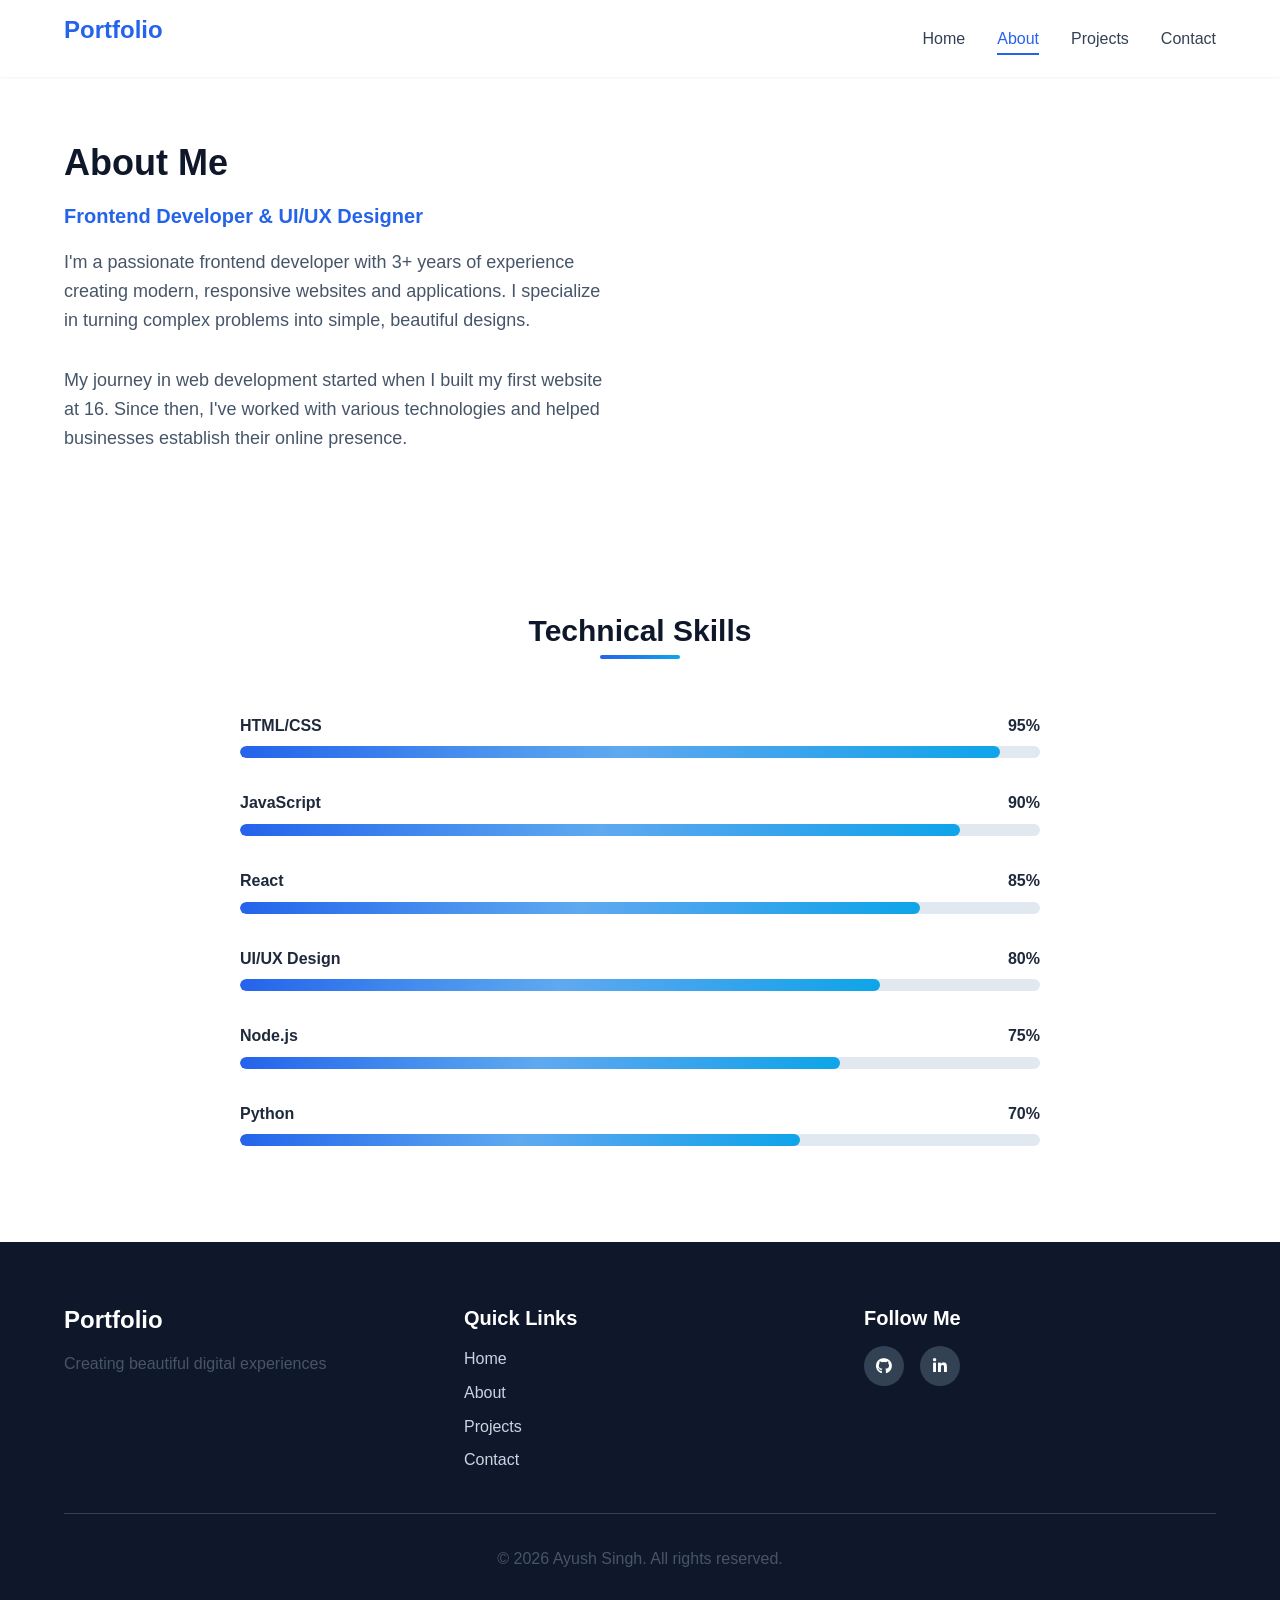
==== about.html @ 6c33f7fe "About Added" ====
<!DOCTYPE html>
<html lang="en">
<head>
    <meta charset="UTF-8">
    <meta name="viewport" content="width=device-width, initial-scale=1.0">
    <title>Personal Portfolio</title>
    <link rel="stylesheet" href="styles.css">
    <link rel="stylesheet" href="https://cdnjs.cloudflare.com/ajax/libs/font-awesome/6.4.0/css/all.min.css">
</head>
<body>
    <!-- Sticky Navbar -->
    <nav class="navbar">
        <div class="nav-container">
            <div class="logo">
                <h2>Portfolio</h2>
            </div>
            <ul class="nav-menu">
                <li><a href="index.html" class="nav-link">Home</a></li>
                <li><a href="about.html" class="nav-link active">About</a></li>
                <li><a href="projects.html" class="nav-link">Projects</a></li>
                <li><a href="contact.html" class="nav-link">Contact</a></li>
            </ul>
            <div class="hamburger">
                <span class="bar"></span>
                <span class="bar"></span>
                <span class="bar"></span>
            </div>
        </div>
    </nav>

    <!-- About Hero Section -->
    <section class="about-hero">
        <div class="container">
            <div class="about-content">
                <div class="about-text">
                    <h1>About Me</h1>
                    <p class="about-subtitle">Frontend Developer & UI/UX Designer</p>
                    <p class="about-description">I'm a passionate frontend developer with 3+ years of experience creating modern, responsive websites and applications. I specialize in turning complex problems into simple, beautiful designs.</p>
                    <p class="about-description">My journey in web development started when I built my first website at 16. Since then, I've worked with various technologies and helped businesses establish their online presence.</p>
                    
                </div>
            </div>
        </div>
    </section>

    

    <!-- Skills Progress Bars -->
    <section class="skills-progress">
        <div class="container">
            <h2 class="section-title">Technical Skills</h2>
            <div class="skills-container">
                <div class="skill-progress">
                    <div class="skill-info">
                        <span>HTML/CSS</span>
                        <span>95%</span>
                    </div>
                    <div class="progress-bar">
                        <div class="progress-fill" style="width: 95%"></div>
                    </div>
                </div>
                <div class="skill-progress">
                    <div class="skill-info">
                        <span>JavaScript</span>
                        <span>90%</span>
                    </div>
                    <div class="progress-bar">
                        <div class="progress-fill" style="width: 90%"></div>
                    </div>
                </div>
                <div class="skill-progress">
                    <div class="skill-info">
                        <span>React</span>
                        <span>85%</span>
                    </div>
                    <div class="progress-bar">
                        <div class="progress-fill" style="width: 85%"></div>
                    </div>
                </div>
                <div class="skill-progress">
                    <div class="skill-info">
                        <span>UI/UX Design</span>
                        <span>80%</span>
                    </div>
                    <div class="progress-bar">
                        <div class="progress-fill" style="width: 80%"></div>
                    </div>
                </div>
                <div class="skill-progress">
                    <div class="skill-info">
                        <span>Node.js</span>
                        <span>75%</span>
                    </div>
                    <div class="progress-bar">
                        <div class="progress-fill" style="width: 75%"></div>
                    </div>
                </div>
                <div class="skill-progress">
                    <div class="skill-info">
                        <span>Python</span>
                        <span>70%</span>
                    </div>
                    <div class="progress-bar">
                        <div class="progress-fill" style="width: 70%"></div>
                    </div>
                </div>
            </div>
        </div>
    </section>

    

    <!-- Footer -->
    <footer class="footer">
        <div class="container">
            <div class="footer-content">
                <div class="footer-section">
                    <h3>Portfolio</h3>
                    <p>Creating beautiful digital experiences</p>
                </div>
                <div class="footer-section">
                    <h4>Quick Links</h4>
                    <ul>
                        <li><a href="index.html">Home</a></li>
                        <li><a href="about.html">About</a></li>
                        <li><a href="projects.html">Projects</a></li>
                        <li><a href="contact.html">Contact</a></li>
                    </ul>
                </div>
                <div class="footer-section">
                    <h4>Follow Me</h4>
                    <div class="social-icons">
                        <a href="https://github.com/ayushsingh-01" aria-label="GitHub"><i class="fab fa-github"></i></a>
                        <a href="https://www.linkedin.com/in/ayushsingh01/" aria-label="LinkedIn"><i class="fab fa-linkedin-in"></i></a>
                    </div>
                </div>
            </div>
            <div class="footer-bottom">
                <p>&copy; 2026 Ayush Singh. All rights reserved.</p>
        </div>
    </footer>

    <script src="script.js"></script>
</body>
</html>
---- styles.css ----
/* CSS Variables */
:root {
    /* Colors */
    --primary-color: #2563eb;
    --primary-dark: #1d4ed8;
    --secondary-color: #0ea5e9;
    --accent-color: #8b5cf6;
    --success-color: #10b981;
    --warning-color: #f59e0b;
    --error-color: #ef4444;
    
    /* Neutral Colors */
    --white: #ffffff;
    --light-gray: #f8fafc;
    --gray-100: #f1f5f9;
    --gray-200: #e2e8f0;
    --gray-300: #cbd5e1;
    --gray-400: #94a3b8;
    --gray-500: #64748b;
    --gray-600: #475569;
    --gray-700: #334155;
    --gray-800: #1e293b;
    --gray-900: #0f172a;
    --black: #000000;
    
    /* Typography */
    --font-primary: 'Segoe UI', Tahoma, Geneva, Verdana, sans-serif;
    --font-heading: 'Segoe UI', Tahoma, Geneva, Verdana, sans-serif;
    --font-size-xs: 0.75rem;
    --font-size-sm: 0.875rem;
    --font-size-base: 1rem;
    --font-size-lg: 1.125rem;
    --font-size-xl: 1.25rem;
    --font-size-2xl: 1.5rem;
    --font-size-3xl: 1.875rem;
    --font-size-4xl: 2.25rem;
    --font-size-5xl: 3rem;
    
    /* Spacing */
    --spacing-xs: 0.25rem;
    --spacing-sm: 0.5rem;
    --spacing-md: 1rem;
    --spacing-lg: 1.5rem;
    --spacing-xl: 2rem;
    --spacing-2xl: 3rem;
    --spacing-3xl: 4rem;
    
    /* Border Radius */
    --border-radius-sm: 0.25rem;
    --border-radius-md: 0.5rem;
    --border-radius-lg: 0.75rem;
    --border-radius-xl: 1rem;
    --border-radius-full: 9999px;
    
    /* Shadows */
    --shadow-sm: 0 1px 2px 0 rgba(0, 0, 0, 0.05);
    --shadow-md: 0 4px 6px -1px rgba(0, 0, 0, 0.1);
    --shadow-lg: 0 10px 15px -3px rgba(0, 0, 0, 0.1);
    --shadow-xl: 0 20px 25px -5px rgba(0, 0, 0, 0.1);
    --shadow-2xl: 0 25px 50px -12px rgba(0, 0, 0, 0.25);
    
    /* Transitions */
    --transition-fast: 0.15s ease-in-out;
    --transition-normal: 0.3s ease-in-out;
    --transition-slow: 0.5s ease-in-out;
    
    /* Breakpoints */
    --breakpoint-sm: 640px;
    --breakpoint-md: 768px;
    --breakpoint-lg: 1024px;
    --breakpoint-xl: 1280px;
}

/* Reset and Base Styles */
* {
    margin: 0;
    padding: 0;
    box-sizing: border-box;
}

html {
    scroll-behavior: smooth;
}

body {
    font-family: var(--font-primary);
    line-height: 1.6;
    color: var(--gray-800);
    background-color: var(--white);
    overflow-x: hidden;
}

.container {
    width: 100%;
    max-width: 1200px;
    margin: 0 auto;
    padding: 0 var(--spacing-lg);
}

/* Typography */
h1, h2, h3, h4, h5, h6 {
    font-family: var(--font-heading);
    font-weight: 700;
    line-height: 1.2;
    margin-bottom: var(--spacing-md);
    color: var(--gray-900);
}

h1 { font-size: var(--font-size-4xl); }
h2 { font-size: var(--font-size-3xl); }
h3 { font-size: var(--font-size-2xl); }
h4 { font-size: var(--font-size-xl); }
h5 { font-size: var(--font-size-lg); }
h6 { font-size: var(--font-size-base); }

p {
    margin-bottom: var(--spacing-md);
    color: var(--gray-600);
}

a {
    text-decoration: none;
    color: var(--primary-color);
    transition: color var(--transition-fast);
}

a:hover {
    color: var(--primary-dark);
}

/* Buttons */
.btn {
    display: inline-block;
    padding: var(--spacing-md) var(--spacing-xl);
    border-radius: var(--border-radius-md);
    font-weight: 600;
    text-align: center;
    cursor: pointer;
    transition: all var(--transition-normal);
    border: none;
    font-size: var(--font-size-base);
    position: relative;
    overflow: hidden;
}

.btn.primary-btn {
    background-color: var(--primary-color);
    color: var(--white);
    box-shadow: var(--shadow-md);
}

.btn.primary-btn:hover {
    background-color: var(--primary-dark);
    transform: translateY(-2px);
    box-shadow: var(--shadow-lg);
}

.btn.secondary-btn {
    background-color: transparent;
    color: var(--primary-color);
    border: 2px solid var(--primary-color);
}

.btn.secondary-btn:hover {
    background-color: var(--primary-color);
    color: var(--white);
    transform: translateY(-2px);
}

.btn.small-btn {
    padding: var(--spacing-sm) var(--spacing-lg);
    font-size: var(--font-size-sm);
}

/* Navbar Styles */
.navbar {
    position: sticky;
    top: 0;
    background-color: rgba(255, 255, 255, 0.95);
    backdrop-filter: blur(10px);
    box-shadow: var(--shadow-sm);
    z-index: 1000;
    padding: var(--spacing-md) 0;
    transition: all var(--transition-normal);
}

.nav-container {
    display: flex;
    justify-content: space-between;
    align-items: center;
    max-width: 1200px;
    margin: 0 auto;
    padding: 0 var(--spacing-lg);
}

.logo h2 {
    color: var(--primary-color);
    font-size: var(--font-size-2xl);
}

.nav-menu {
    display: flex;
    list-style: none;
    gap: var(--spacing-xl);
}

.nav-link {
    color: var(--gray-700);
    font-weight: 500;
    position: relative;
    padding: var(--spacing-sm) 0;
}

.nav-link:hover,
.nav-link.active {
    color: var(--primary-color);
}

.nav-link::after {
    content: '';
    position: absolute;
    bottom: 0;
    left: 0;
    width: 0;
    height: 2px;
    background-color: var(--primary-color);
    transition: width var(--transition-normal);
}

.nav-link:hover::after,
.nav-link.active::after {
    width: 100%;
}

.hamburger {
    display: none;
    flex-direction: column;
    cursor: pointer;
}

.bar {
    width: 25px;
    height: 3px;
    background-color: var(--gray-800);
    margin: 3px 0;
    transition: all var(--transition-normal);
}

/* Hero Section */
.hero {
    display: grid;
    grid-template-columns: 1fr 1fr;
    gap: var(--spacing-3xl);
    align-items: center;
    padding: var(--spacing-3xl) 0;
    min-height: 90vh;
}

.hero-content {
    animation: slideInLeft 1s ease-out;
}

.hero-title {
    font-size: var(--font-size-5xl);
    margin-bottom: var(--spacing-md);
    color: var(--gray-900);
}

.highlight {
    color: var(--primary-color);
    position: relative;
}

.highlight::after {
    content: '';
    position: absolute;
    bottom: 5px;
    left: 0;
    width: 100%;
    height: 10px;
    background-color: rgba(37, 99, 235, 0.2);
    z-index: -1;
}

.hero-subtitle {
    font-size: var(--font-size-xl);
    color: var(--primary-color);
    margin-bottom: var(--spacing-md);
    font-weight: 600;
}

.hero-description {
    font-size: var(--font-size-lg);
    margin-bottom: var(--spacing-xl);
    max-width: 600px;
}

.hero-buttons {
    display: flex;
    gap: var(--spacing-md);
    flex-wrap: wrap;
}

.hero-image {
    display: flex;
    justify-content: center;
    align-items: center;
    animation: slideInRight 1s ease-out;
}
img{
    width: 500px;
    height: 500px;
    border-radius: 50%;
    object-fit: cover;
}

.image-placeholder {
    width: 150px;
    height: 150px;
    background: linear-gradient(135deg, var(--primary-color), var(--secondary-color));
    border-radius: 50%;
    display: flex;
    justify-content: center;
    align-items: center;
    box-shadow: var(--shadow-xl);
}

.image-placeholder i {
    font-size: 8rem;
    color: var(--white);
}

/* Sections */
.section-title {
    text-align: center;
    margin-bottom: var(--spacing-3xl);
    position: relative;
}

.section-title::after {
    content: '';
    position: absolute;
    bottom: -10px;
    left: 50%;
    transform: translateX(-50%);
    width: 80px;
    height: 4px;
    background: linear-gradient(to right, var(--primary-color), var(--secondary-color));
    border-radius: var(--border-radius-full);
}

/* Skills Section */
.skills-section {
    padding: var(--spacing-3xl) 0;
    background-color: var(--light-gray);
}

.skills-grid {
    display: grid;
    grid-template-columns: repeat(auto-fit, minmax(250px, 1fr));
    gap: var(--spacing-xl);
}

.skill-card {
    background: var(--white);
    padding: var(--spacing-2xl);
    border-radius: var(--border-radius-lg);
    text-align: center;
    box-shadow: var(--shadow-md);
    transition: all var(--transition-normal);
    position: relative;
    overflow: hidden;
}

.skill-card:hover {
    transform: translateY(-10px);
    box-shadow: var(--shadow-xl);
}

.skill-card::before {
    content: '';
    position: absolute;
    top: 0;
    left: 0;
    width: 100%;
    height: 4px;
    background: linear-gradient(to right, var(--primary-color), var(--secondary-color));
}

.skill-card i {
    font-size: 3rem;
    color: var(--primary-color);
    margin-bottom: var(--spacing-md);
}

/* Projects Preview */
.projects-preview {
    padding: var(--spacing-3xl) 0;
}

.projects-grid {
    display: grid;
    grid-template-columns: repeat(auto-fit, minmax(300px, 1fr));
    gap: var(--spacing-xl);
}

.project-card {
    background: var(--white);
    border-radius: var(--border-radius-lg);
    overflow: hidden;
    box-shadow: var(--shadow-md);
    transition: all var(--transition-normal);
}

.project-card:hover {
    transform: translateY(-5px);
    box-shadow: var(--shadow-xl);
}

.project-image {
    height: 200px;
    background: linear-gradient(135deg, var(--gray-100), var(--gray-200));
    display: flex;
    align-items: center;
    justify-content: center;
}

.image-placeholder-small {
    width: 80px;
    height: 80px;
    background: linear-gradient(135deg, var(--primary-color), var(--secondary-color));
    border-radius: var(--border-radius-full);
    display: flex;
    align-items: center;
    justify-content: center;
}

.image-placeholder-small i {
    font-size: 2rem;
    color: var(--white);
}

.project-content {
    padding: var(--spacing-xl);
}

.project-content h3 {
    margin-bottom: var(--spacing-sm);
    color: var(--gray-900);
}

.project-link {
    display: inline-block;
    color: var(--primary-color);
    font-weight: 600;
    margin-top: var(--spacing-md);
    position: relative;
}

.project-link::after {
    content: '→';
    margin-left: 5px;
    transition: margin-left var(--transition-fast);
}

.project-link:hover::after {
    margin-left: 10px;
}

/* Footer */
.footer {
    background-color: var(--gray-900);
    color: var(--white);
    padding: var(--spacing-3xl) 0 var(--spacing-xl);
}

.footer-content {
    display: grid;
    grid-template-columns: repeat(auto-fit, minmax(250px, 1fr));
    gap: var(--spacing-2xl);
    margin-bottom: var(--spacing-xl);
}

.footer-section h3,
.footer-section h4 {
    color: var(--white);
    margin-bottom: var(--spacing-md);
}

.footer-section ul {
    list-style: none;
}

.footer-section ul li {
    margin-bottom: var(--spacing-sm);
}

.footer-section ul li a {
    color: var(--gray-300);
    transition: color var(--transition-fast);
}

.footer-section ul li a:hover {
    color: var(--white);
}

.social-icons {
    display: flex;
    gap: var(--spacing-md);
}

.social-icons a {
    display: flex;
    align-items: center;
    justify-content: center;
    width: 40px;
    height: 40px;
    background-color: var(--gray-700);
    border-radius: var(--border-radius-full);
    color: var(--white);
    transition: all var(--transition-normal);
}

.social-icons.large a {
    width: 50px;
    height: 50px;
    font-size: 1.25rem;
}

.social-icons a:hover {
    background-color: var(--primary-color);
    transform: translateY(-3px);
}

.footer-bottom {
    text-align: center;
    padding-top: var(--spacing-xl);
    border-top: 1px solid var(--gray-700);
    color: var(--gray-400);
}

/* Animations */
@keyframes slideInLeft {
    from {
        opacity: 0;
        transform: translateX(-50px);
    }
    to {
        opacity: 1;
        transform: translateX(0);
    }
}

@keyframes slideInRight {
    from {
        opacity: 0;
        transform: translateX(50px);
    }
    to {
        opacity: 1;
        transform: translateX(0);
    }
}

@keyframes fadeInUp {
    from {
        opacity: 0;
        transform: translateY(30px);
    }
    to {
        opacity: 1;
        transform: translateY(0);
    }
}

/* About Page Styles */
.about-hero {
    padding: var(--spacing-3xl) 0;
}

.about-content {
    display: grid;
    grid-template-columns: 1fr 1fr;
    gap: var(--spacing-3xl);
    align-items: center;
}

.about-image {
    display: flex;
    justify-content: center;
}

.image-placeholder-large {
    width: 400px;
    height: 400px;
    background: linear-gradient(135deg, var(--primary-color), var(--secondary-color));
    border-radius: var(--border-radius-lg);
    display: flex;
    align-items: center;
    justify-content: center;
    box-shadow: var(--shadow-xl);
}

.image-placeholder-large i {
    font-size: 10rem;
    color: var(--white);
}

.about-subtitle {
    color: var(--primary-color);
    font-size: var(--font-size-xl);
    font-weight: 600;
    margin-bottom: var(--spacing-md);
}

.about-description {
    margin-bottom: var(--spacing-xl);
    font-size: var(--font-size-lg);
}

.about-stats {
    display: flex;
    gap: var(--spacing-xl);
    margin-top: var(--spacing-2xl);
}

.stat-item {
    text-align: center;
}

.stat-item h3 {
    font-size: var(--font-size-3xl);
    color: var(--primary-color);
    margin-bottom: var(--spacing-xs);
}

/* Experience Timeline */
.experience-section {
    padding: var(--spacing-3xl) 0;
    background-color: var(--light-gray);
}

.timeline {
    position: relative;
    max-width: 800px;
    margin: 0 auto;
}

.timeline::before {
    content: '';
    position: absolute;
    top: 0;
    bottom: 0;
    width: 2px;
    background-color: var(--primary-color);
    left: 50%;
    transform: translateX(-50%);
}

.timeline-item {
    position: relative;
    margin-bottom: var(--spacing-2xl);
    width: 100%;
    padding: 0 var(--spacing-2xl);
    box-sizing: border-box;
}

.timeline-marker {
    position: absolute;
    width: 20px;
    height: 20px;
    border-radius: 50%;
    background-color: var(--primary-color);
    border: 4px solid var(--white);
    box-shadow: var(--shadow-md);
    left: 50%;
    transform: translateX(-50%);
    top: 20px;
    z-index: 1;
}

.timeline-content {
    background: var(--white);
    padding: var(--spacing-xl);
    border-radius: var(--border-radius-lg);
    box-shadow: var(--shadow-md);
    position: relative;
}

.timeline-date {
    color: var(--primary-color);
    font-weight: 600;
    margin-bottom: var(--spacing-sm);
}

/* Skills Progress Bars */
.skills-progress {
    padding: var(--spacing-3xl) 0;
}

.skills-container {
    max-width: 800px;
    margin: 0 auto;
}

.skill-progress {
    margin-bottom: var(--spacing-xl);
}

.skill-info {
    display: flex;
    justify-content: space-between;
    margin-bottom: var(--spacing-sm);
    font-weight: 600;
}

.progress-bar {
    height: 12px;
    background-color: var(--gray-200);
    border-radius: var(--border-radius-full);
    overflow: hidden;
}

.progress-fill {
    height: 100%;
    background: linear-gradient(to right, var(--primary-color), var(--secondary-color));
    border-radius: var(--border-radius-full);
    transition: width 2s ease-in-out;
    position: relative;
}

.progress-fill::after {
    content: '';
    position: absolute;
    top: 0;
    left: 0;
    right: 0;
    bottom: 0;
    background: linear-gradient(90deg, transparent, rgba(255,255,255,0.3), transparent);
    animation: progressShine 2s infinite;
}

@keyframes progressShine {
    0% { transform: translateX(-100%); }
    100% { transform: translateX(100%); }
}

/* Testimonials */
.testimonials {
    padding: var(--spacing-3xl) 0;
    background-color: var(--light-gray);
}

.testimonials-grid {
    display: grid;
    grid-template-columns: repeat(auto-fit, minmax(300px, 1fr));
    gap: var(--spacing-xl);
}

.testimonial-card {
    background: var(--white);
    padding: var(--spacing-2xl);
    border-radius: var(--border-radius-lg);
    box-shadow: var(--shadow-md);
    position: relative;
    transition: all var(--transition-normal);
}

.testimonial-card:hover {
    transform: translateY(-5px);
    box-shadow: var(--shadow-xl);
}

.testimonial-card::before {
    content: '"';
    position: absolute;
    top: var(--spacing-md);
    left: var(--spacing-md);
    font-size: 4rem;
    color: var(--primary-color);
    opacity: 0.2;
    font-family: Georgia, serif;
}

.testimonial-content {
    margin-bottom: var(--spacing-xl);
    position: relative;
    z-index: 1;
}

.testimonial-content p {
    font-style: italic;
    font-size: var(--font-size-lg);
}

.testimonial-author h4 {
    color: var(--gray-900);
    margin-bottom: var(--spacing-xs);
}

/* Projects Page Styles */
.projects-hero {
    text-align: center;
    padding: var(--spacing-3xl) 0;
    background: linear-gradient(135deg, var(--primary-color), var(--secondary-color));
    color: var(--white);
}

.projects-hero h1 {
    color: var(--white);
    margin-bottom: var(--spacing-md);
}

.projects-hero p {
    font-size: var(--font-size-xl);
    color: rgba(255, 255, 255, 0.9);
    max-width: 600px;
    margin: 0 auto;
}

/* Filter Buttons */
.filter-buttons {
    display: flex;
    justify-content: center;
    gap: var(--spacing-md);
    margin-bottom: var(--spacing-3xl);
    flex-wrap: wrap;
}

.filter-btn {
    padding: var(--spacing-sm) var(--spacing-lg);
    background: var(--white);
    border: 2px solid var(--gray-200);
    border-radius: var(--border-radius-full);
    cursor: pointer;
    transition: all var(--transition-normal);
    font-weight: 500;
}

.filter-btn:hover,
.filter-btn.active {
    background-color: var(--primary-color);
    color: var(--white);
    border-color: var(--primary-color);
}

/* Projects Gallery Grid */
.projects-grid-container {
    display: grid;
    grid-template-columns: repeat(auto-fit, minmax(350px, 1fr));
    gap: var(--spacing-xl);
    margin-bottom: var(--spacing-3xl);
}

.project-item {
    position: relative;
    border-radius: var(--border-radius-lg);
    overflow: hidden;
    box-shadow: var(--shadow-md);
    transition: all var(--transition-normal);
}

.project-item:hover {
    transform: translateY(-10px);
    box-shadow: var(--shadow-xl);
}

.project-image-container {
    position: relative;
    height: 300px;
    background: linear-gradient(135deg, var(--gray-100), var(--gray-200));
    display: flex;
    align-items: center;
    justify-content: center;
}

.image-placeholder-project {
    width: 100px;
    height: 100px;
    background: linear-gradient(135deg, var(--primary-color), var(--secondary-color));
    border-radius: var(--border-radius-full);
    display: flex;
    align-items: center;
    justify-content: center;
}

.image-placeholder-project i {
    font-size: 3rem;
    color: var(--white);
}

.project-overlay {
    position: absolute;
    top: 0;
    left: 0;
    right: 0;
    bottom: 0;
    background: rgba(37, 99, 235, 0.9);
    display: flex;
    flex-direction: column;
    justify-content: center;
    align-items: center;
    padding: var(--spacing-xl);
    opacity: 0;
    transition: opacity var(--transition-normal);
    color: var(--white);
    text-align: center;
}

.project-item:hover .project-overlay {
    opacity: 1;
}

.project-overlay h3 {
    color: var(--white);
    margin-bottom: var(--spacing-sm);
}

.project-overlay p {
    color: rgba(255, 255, 255, 0.9);
    margin-bottom: var(--spacing-md);
}

.project-tags {
    display: flex;
    gap: var(--spacing-xs);
    margin-bottom: var(--spacing-md);
    flex-wrap: wrap;
    justify-content: center;
}

.project-tags span {
    background: rgba(255, 255, 255, 0.2);
    padding: var(--spacing-xs) var(--spacing-sm);
    border-radius: var(--border-radius-full);
    font-size: var(--font-size-sm);
}

.project-actions {
    display: flex;
    gap: var(--spacing-sm);
}

/* Pricing Section */
.pricing-section {
    padding: var(--spacing-3xl) 0;
    background-color: var(--light-gray);
}

.pricing-grid {
    display: grid;
    grid-template-columns: repeat(auto-fit, minmax(300px, 1fr));
    gap: var(--spacing-xl);
    max-width: 1000px;
    margin: 0 auto;
}

.pricing-card {
    background: var(--white);
    border-radius: var(--border-radius-lg);
    overflow: hidden;
    box-shadow: var(--shadow-md);
    transition: all var(--transition-normal);
    position: relative;
}

.pricing-card:hover {
    transform: translateY(-10px);
    box-shadow: var(--shadow-xl);
}

.pricing-card.popular {
    transform: scale(1.05);
    border: 2px solid var(--primary-color);
}

.popular-badge {
    position: absolute;
    top: var(--spacing-md);
    right: var(--spacing-md);
    background: var(--primary-color);
    color: var(--white);
    padding: var(--spacing-xs) var(--spacing-md);
    border-radius: var(--border-radius-full);
    font-size: var(--font-size-sm);
    font-weight: 600;
}

.pricing-header {
    text-align: center;
    padding: var(--spacing-2xl) var(--spacing-xl);
    border-bottom: 1px solid var(--gray-200);
}

.pricing-header h3 {
    margin-bottom: var(--spacing-md);
    color: var(--gray-900);
}

.price {
    font-size: var(--font-size-4xl);
    font-weight: 800;
    color: var(--primary-color);
    margin: var(--spacing-md) 0;
}

.pricing-features {
    padding: var(--spacing-xl);
}

.pricing-features ul {
    list-style: none;
}

.pricing-features ul li {
    padding: var(--spacing-sm) 0;
    display: flex;
    align-items: center;
    gap: var(--spacing-sm);
}

.pricing-features ul li i.fa-check {
    color: var(--success-color);
}

.pricing-features ul li i.fa-times {
    color: var(--gray-400);
}

.pricing-footer {
    padding: var(--spacing-xl);
    text-align: center;
    border-top: 1px solid var(--gray-200);
}

/* Contact Page Styles */
.contact-hero {
    text-align: center;
    padding: var(--spacing-3xl) 0;
    background: linear-gradient(135deg, var(--gray-900), var(--gray-800));
    color: var(--white);
}

.contact-hero h1 {
    color: var(--white);
    margin-bottom: var(--spacing-md);
}

.contact-hero p {
    font-size: var(--font-size-xl);
    color: rgba(255, 255, 255, 0.9);
    max-width: 600px;
    margin: 0 auto;
}

.contact-section {
    padding: var(--spacing-3xl) 0;
}

.contact-wrapper {
    display: grid;
    grid-template-columns: 1fr 1fr;
    gap: var(--spacing-3xl);
    max-width: 1200px;
    margin: 0 auto;
}

/* Contact Info */
.contact-info h2 {
    margin-bottom: var(--spacing-md);
    color: var(--gray-900);
}

.contact-details {
    margin: var(--spacing-2xl) 0;
}

.contact-item {
    display: flex;
    align-items: flex-start;
    gap: var(--spacing-md);
    margin-bottom: var(--spacing-xl);
}

.contact-icon {
    width: 50px;
    height: 50px;
    background: linear-gradient(135deg, var(--primary-color), var(--secondary-color));
    border-radius: var(--border-radius-full);
    display: flex;
    align-items: center;
    justify-content: center;
    flex-shrink: 0;
}

.contact-icon i {
    color: var(--white);
    font-size: 1.25rem;
}

.contact-text h3 {
    margin-bottom: var(--spacing-xs);
    color: var(--gray-900);
}

.social-links {
    margin-top: var(--spacing-2xl);
}

.social-links h3 {
    margin-bottom: var(--spacing-md);
    color: var(--gray-900);
}

/* Contact Form */
.contact-form-container {
    background: var(--white);
    padding: var(--spacing-2xl);
    border-radius: var(--border-radius-lg);
    box-shadow: var(--shadow-lg);
}

.contact-form {
    width: 100%;
}

.form-group {
    margin-bottom: var(--spacing-xl);
}

.form-group label {
    display: block;
    margin-bottom: var(--spacing-sm);
    font-weight: 600;
    color: var(--gray-700);
}

.form-group input,
.form-group select,
.form-group textarea {
    width: 100%;
    padding: var(--spacing-md);
    border: 2px solid var(--gray-200);
    border-radius: var(--border-radius-md);
    font-family: var(--font-primary);
    font-size: var(--font-size-base);
    transition: all var(--transition-fast);
}

.form-group input:focus,
.form-group select:focus,
.form-group textarea:focus {
    outline: none;
    border-color: var(--primary-color);
    box-shadow: 0 0 0 3px rgba(37, 99, 235, 0.1);
}

.form-group textarea {
    resize: vertical;
    min-height: 120px;
}

.checkbox-group {
    display: flex;
    align-items: flex-start;
    gap: var(--spacing-sm);
}

.checkbox-label {
    display: flex;
    align-items: flex-start;
    gap: var(--spacing-sm);
    cursor: pointer;
    font-weight: normal;
}

.checkbox-label input[type="checkbox"] {
    width: auto;
    margin: 0;
}

.checkmark {
    width: 20px;
    height: 20px;
    border: 2px solid var(--gray-300);
    border-radius: var(--border-radius-sm);
    display: flex;
    align-items: center;
    justify-content: center;
    transition: all var(--transition-fast);
}

.checkbox-label input[type="checkbox"]:checked + .checkmark {
    background-color: var(--primary-color);
    border-color: var(--primary-color);
}

.checkbox-label input[type="checkbox"]:checked + .checkmark::after {
    content: '✓';
    color: var(--white);
    font-size: 12px;
    font-weight: bold;
}

.privacy-link {
    color: var(--primary-color);
    text-decoration: underline;
}

.error-message {
    display: block;
    color: var(--error-color);
    font-size: var(--font-size-sm);
    margin-top: var(--spacing-xs);
    min-height: 20px;
}

.submit-btn {
    width: 100%;
    padding: var(--spacing-lg);
    font-size: var(--font-size-lg);
    position: relative;
}

.btn-loader {
    position: absolute;
    top: 50%;
    left: 50%;
    transform: translate(-50%, -50%);
}

/* Map Section */
.map-section {
    padding: var(--spacing-3xl) 0;
    background-color: var(--light-gray);
}

.map-container {
    height: 400px;
    border-radius: var(--border-radius-lg);
    overflow: hidden;
    box-shadow: var(--shadow-md);
}

.map-placeholder {
    width: 100%;
    height: 100%;
    background: linear-gradient(135deg, var(--gray-100), var(--gray-200));
    display: flex;
    flex-direction: column;
    align-items: center;
    justify-content: center;
    text-align: center;
}

.map-placeholder i {
    font-size: 4rem;
    color: var(--gray-400);
    margin-bottom: var(--spacing-md);
}

.map-address {
    color: var(--gray-600);
    font-style: italic;
}

/* FAQ Section */
.faq-section {
    padding: var(--spacing-3xl) 0;
}

.faq-container {
    max-width: 800px;
    margin: 0 auto;
}

.faq-item {
    margin-bottom: var(--spacing-md);
    border: 1px solid var(--gray-200);
    border-radius: var(--border-radius-md);
    overflow: hidden;
}

.faq-question {
    padding: var(--spacing-lg) var(--spacing-xl);
    background: var(--white);
    cursor: pointer;
    display: flex;
    justify-content: space-between;
    align-items: center;
    transition: background-color var(--transition-fast);
}

.faq-question:hover {
    background-color: var(--gray-50);
}

.faq-question h3 {
    margin: 0;
    color: var(--gray-900);
    font-size: var(--font-size-lg);
}

.faq-question i {
    transition: transform var(--transition-normal);
    color: var(--primary-color);
}

.faq-item.active .faq-question i {
    transform: rotate(180deg);
}

.faq-answer {
    padding: 0 var(--spacing-xl);
    max-height: 0;
    overflow: hidden;
    transition: all var(--transition-normal);
    background: var(--gray-50);
}

.faq-item.active .faq-answer {
    padding: var(--spacing-lg) var(--spacing-xl);
    max-height: 200px;
}

.faq-answer p {
    margin: 0;
    color: var(--gray-700);
}

/* Responsive Design */
@media (max-width: 1024px) {
    .hero {
        grid-template-columns: 1fr;
        text-align: center;
        gap: var(--spacing-2xl);
    }
    
    .hero-image {
        order: -1;
    }
    
    .about-content {
        grid-template-columns: 1fr;
        text-align: center;
    }
    
    .contact-wrapper {
        grid-template-columns: 1fr;
        gap: var(--spacing-2xl);
    }
    
    .pricing-card.popular {
        transform: scale(1);
    }
}

@media (max-width: 768px) {
    .nav-menu {
        position: fixed;
        left: -100%;
        top: 70px;
        flex-direction: column;
        background-color: var(--white);
        width: 100%;
        text-align: center;
        transition: 0.3s;
        box-shadow: var(--shadow-lg);
        padding: var(--spacing-2xl) 0;
    }
    
    .nav-menu.active {
        left: 0;
    }
    
    .hamburger {
        display: flex;
    }
    
    .hamburger.active .bar:nth-child(2) {
        opacity: 0;
    }
    
    .hamburger.active .bar:nth-child(1) {
        transform: translateY(8px) rotate(45deg);
    }
    
    .hamburger.active .bar:nth-child(3) {
        transform: translateY(-8px) rotate(-45deg);
    }
    
    .hero-title {
        font-size: var(--font-size-3xl);
    }
    
    .section-title {
        font-size: var(--font-size-2xl);
    }
    
    .skills-grid,
    .projects-grid,
    .testimonials-grid {
        grid-template-columns: 1fr;
    }
    
    .about-stats {
        flex-direction: column;
        gap: var(--spacing-lg);
    }
    
    .filter-buttons {
        gap: var(--spacing-sm);
    }
    
    .filter-btn {
        padding: var(--spacing-xs) var(--spacing-md);
        font-size: var(--font-size-sm);
    }
    
    .projects-grid-container {
        grid-template-columns: 1fr;
    }
    
    .pricing-grid {
        grid-template-columns: 1fr;
    }
    
    .hero-buttons {
        flex-direction: column;
        align-items: center;
    }
    
    .btn {
        width: 100%;
        max-width: 300px;
    }
    
    .timeline::before {
        left: 20px;
    }
    
    .timeline-item {
        padding-left: 50px;
        padding-right: var(--spacing-md);
    }
    
    .timeline-marker {
        left: 20px;
    }
    
    .image-placeholder {
        width: 200px;
        height: 200px;
    }
    
    .image-placeholder i {
        font-size: 5rem;
    }
    
    .image-placeholder-large {
        width: 300px;
        height: 300px;
    }
    
    .image-placeholder-large i {
        font-size: 7rem;
    }
}

@media (max-width: 480px) {
    .container {
        padding: 0 var(--spacing-md);
    }
    
    .hero-title {
        font-size: var(--font-size-2xl);
    }
    
    .hero-subtitle {
        font-size: var(--font-size-lg);
    }
    
    .hero-description {
        font-size: var(--font-size-base);
    }
    
    .section-title {
        font-size: var(--font-size-xl);
    }
    
    .btn {
        padding: var(--spacing-sm) var(--spacing-lg);
        font-size: var(--font-size-sm);
    }
    
    .footer-content {
        grid-template-columns: 1fr;
        text-align: center;
    }
    
    .social-icons {
        justify-content: center;
    }
    
    .contact-form-container {
        padding: var(--spacing-lg);
    }
    
    .faq-question {
        padding: var(--spacing-md);
    }
    
    .faq-item.active .faq-answer {
        padding: var(--spacing-md);
    }
}

/* Dark Mode Support */
@media (prefers-color-scheme: dark) {
    :root {
        --white: #1e293b;
        --light-gray: #0f172a;
        --gray-100: #1e293b;
        --gray-200: #334155;
        --gray-300: #475569;
        --gray-400: #64748b;
        --gray-500: #94a3b8;
        --gray-600: #cbd5e1;
        --gray-700: #e2e8f0;
        --gray-800: #f1f5f9;
        --gray-900: #f8fafc;
        --black: #ffffff;
    }
    
    body {
        background-color: var(--light-gray);
        color: var(--gray-700);
    }
    
    .navbar {
        background-color: rgba(30, 41, 59, 0.95);
    }
    
    .skill-card,
    .project-card,
    .testimonial-card,
    .pricing-card,
    .contact-form-container,
    .faq-item {
        background: var(--gray-100);
    }
    
    .form-group input,
    .form-group select,
    .form-group textarea {
        background: var(--gray-100);
        border-color: var(--gray-300);
        color: var(--gray-700);
    }
    
    .form-group input:focus,
    .form-group select:focus,
    .form-group textarea:focus {
        border-color: var(--primary-color);
        box-shadow: 0 0 0 3px rgba(37, 99, 235, 0.2);
    }
}
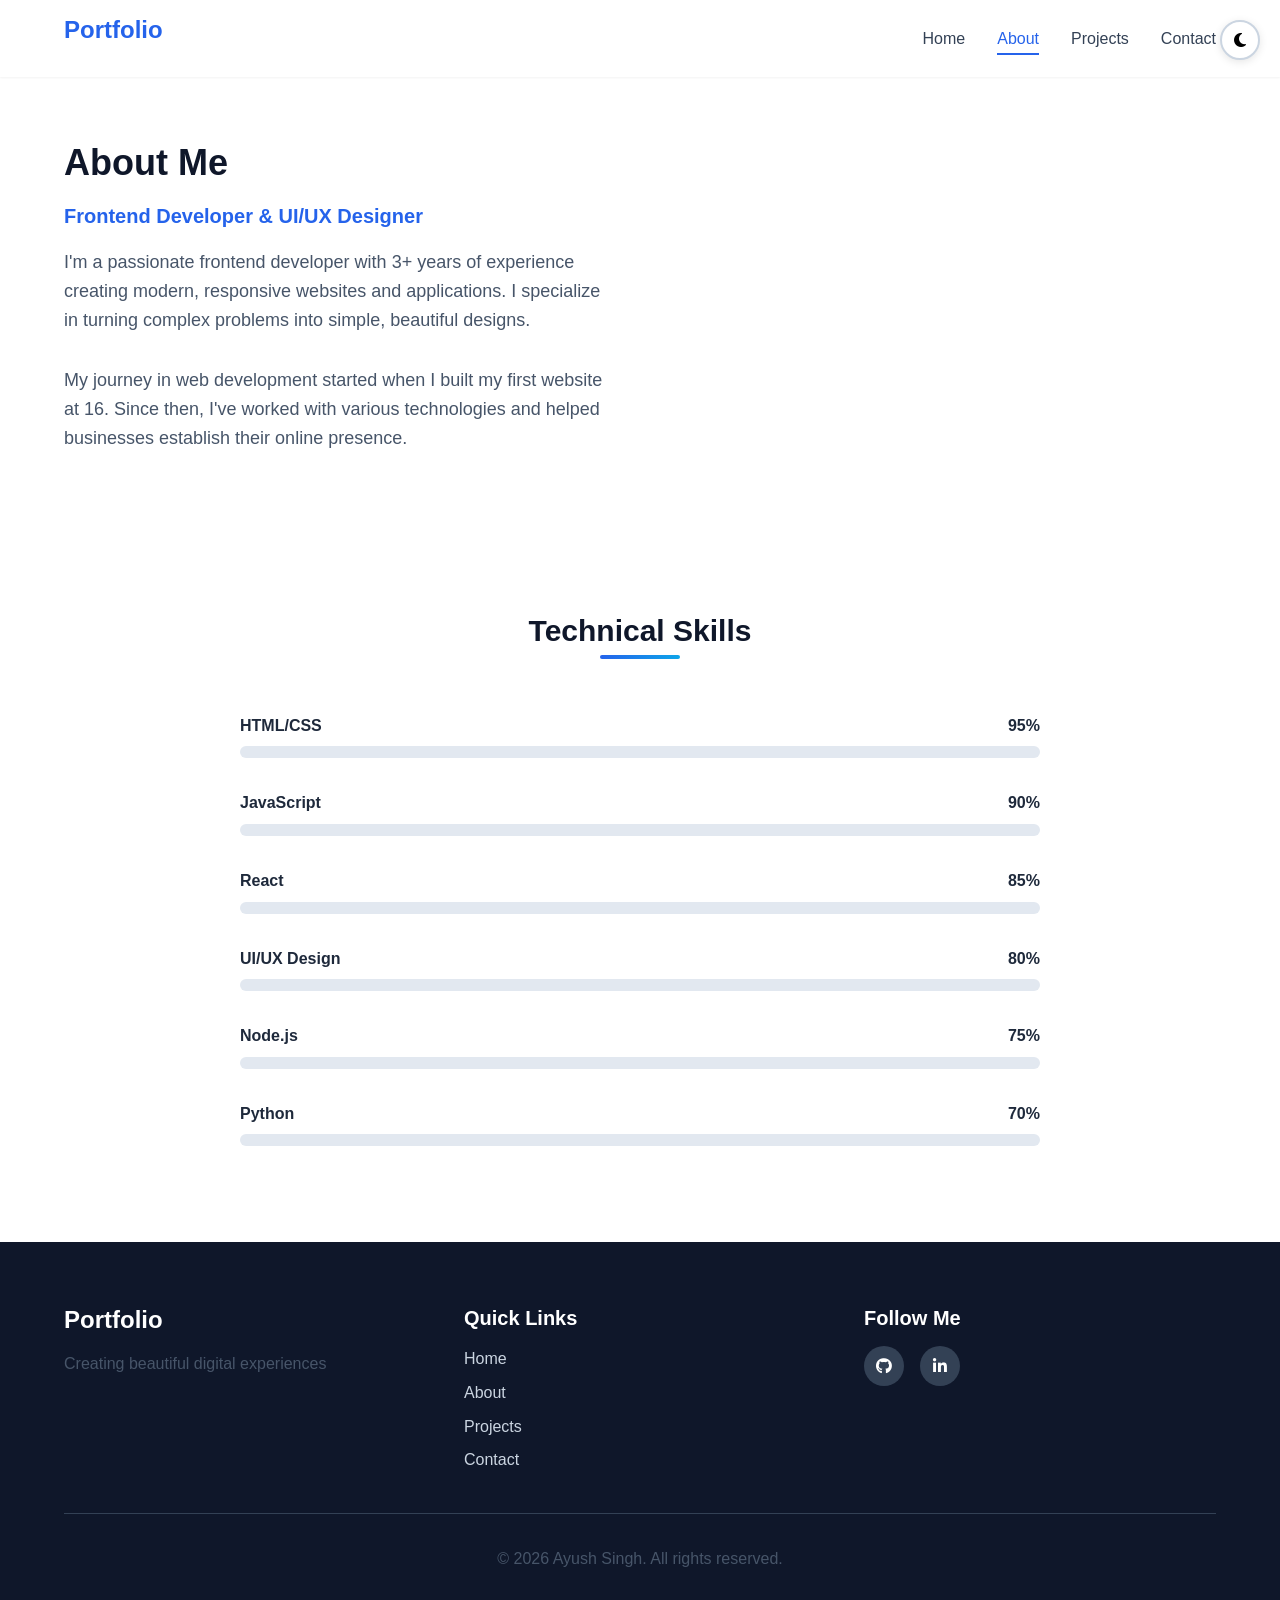
==== commit dc4162b9: "Added project, script along with minor ui update" ====
--- a/about.html
+++ b/about.html
@@ -12,7 +12,7 @@
     <nav class="navbar">
         <div class="nav-container">
             <div class="logo">
-                <h2>Portfolio</h2>
+                <a href="index.html"><h2>Portfolio</h2></a>
             </div>
             <ul class="nav-menu">
                 <li><a href="index.html" class="nav-link">Home</a></li>
--- a/styles.css
+++ b/styles.css
@@ -258,6 +258,7 @@
 
 .hero-content {
     animation: slideInLeft 1s ease-out;
+    text-align: center;
 }
 
 .hero-title {
@@ -291,14 +292,17 @@
 
 .hero-description {
     font-size: var(--font-size-lg);
-    margin-bottom: var(--spacing-xl);
+    margin: 0 auto var(--spacing-xl);
     max-width: 600px;
+    text-align: center;
 }
 
 .hero-buttons {
     display: flex;
     gap: var(--spacing-md);
     flex-wrap: wrap;
+    justify-content: center;
+    margin-top: var(--spacing-md);
 }
 
 .hero-image {
@@ -442,6 +446,7 @@
 
 .project-content {
     padding: var(--spacing-xl);
+    text-align: center;
 }
 
 .project-content h3 {
@@ -1516,52 +1521,50 @@
 }
 
 /* Dark Mode Support */
-@media (prefers-color-scheme: dark) {
-    :root {
-        --white: #1e293b;
-        --light-gray: #0f172a;
-        --gray-100: #1e293b;
-        --gray-200: #334155;
-        --gray-300: #475569;
-        --gray-400: #64748b;
-        --gray-500: #94a3b8;
-        --gray-600: #cbd5e1;
-        --gray-700: #e2e8f0;
-        --gray-800: #f1f5f9;
-        --gray-900: #f8fafc;
-        --black: #ffffff;
-    }
-    
-    body {
-        background-color: var(--light-gray);
-        color: var(--gray-700);
-    }
-    
-    .navbar {
-        background-color: rgba(30, 41, 59, 0.95);
-    }
-    
-    .skill-card,
-    .project-card,
-    .testimonial-card,
-    .pricing-card,
-    .contact-form-container,
-    .faq-item {
-        background: var(--gray-100);
-    }
-    
-    .form-group input,
-    .form-group select,
-    .form-group textarea {
-        background: var(--gray-100);
-        border-color: var(--gray-300);
-        color: var(--gray-700);
-    }
-    
-    .form-group input:focus,
-    .form-group select:focus,
-    .form-group textarea:focus {
-        border-color: var(--primary-color);
-        box-shadow: 0 0 0 3px rgba(37, 99, 235, 0.2);
-    }
+html[data-theme="dark"] {
+    --white: #1e293b;
+    --light-gray: #0f172a;
+    --gray-100: #1e293b;
+    --gray-200: #334155;
+    --gray-300: #475569;
+    --gray-400: #64748b;
+    --gray-500: #94a3b8;
+    --gray-600: #cbd5e1;
+    --gray-700: #e2e8f0;
+    --gray-800: #f1f5f9;
+    --gray-900: #f8fafc;
+    --black: #ffffff;
+}
+
+html[data-theme="dark"] body {
+    background-color: var(--light-gray);
+    color: var(--gray-700);
+}
+
+html[data-theme="dark"] .navbar {
+    background-color: rgba(30, 41, 59, 0.95);
+}
+
+html[data-theme="dark"] .skill-card,
+html[data-theme="dark"] .project-card,
+html[data-theme="dark"] .testimonial-card,
+html[data-theme="dark"] .pricing-card,
+html[data-theme="dark"] .contact-form-container,
+html[data-theme="dark"] .faq-item {
+    background: var(--gray-100);
+}
+
+html[data-theme="dark"] .form-group input,
+html[data-theme="dark"] .form-group select,
+html[data-theme="dark"] .form-group textarea {
+    background: var(--gray-100);
+    border-color: var(--gray-300);
+    color: var(--gray-700);
+}
+
+html[data-theme="dark"] .form-group input:focus,
+html[data-theme="dark"] .form-group select:focus,
+html[data-theme="dark"] .form-group textarea:focus {
+    border-color: var(--primary-color);
+    box-shadow: 0 0 0 3px rgba(37, 99, 235, 0.2);
 }
